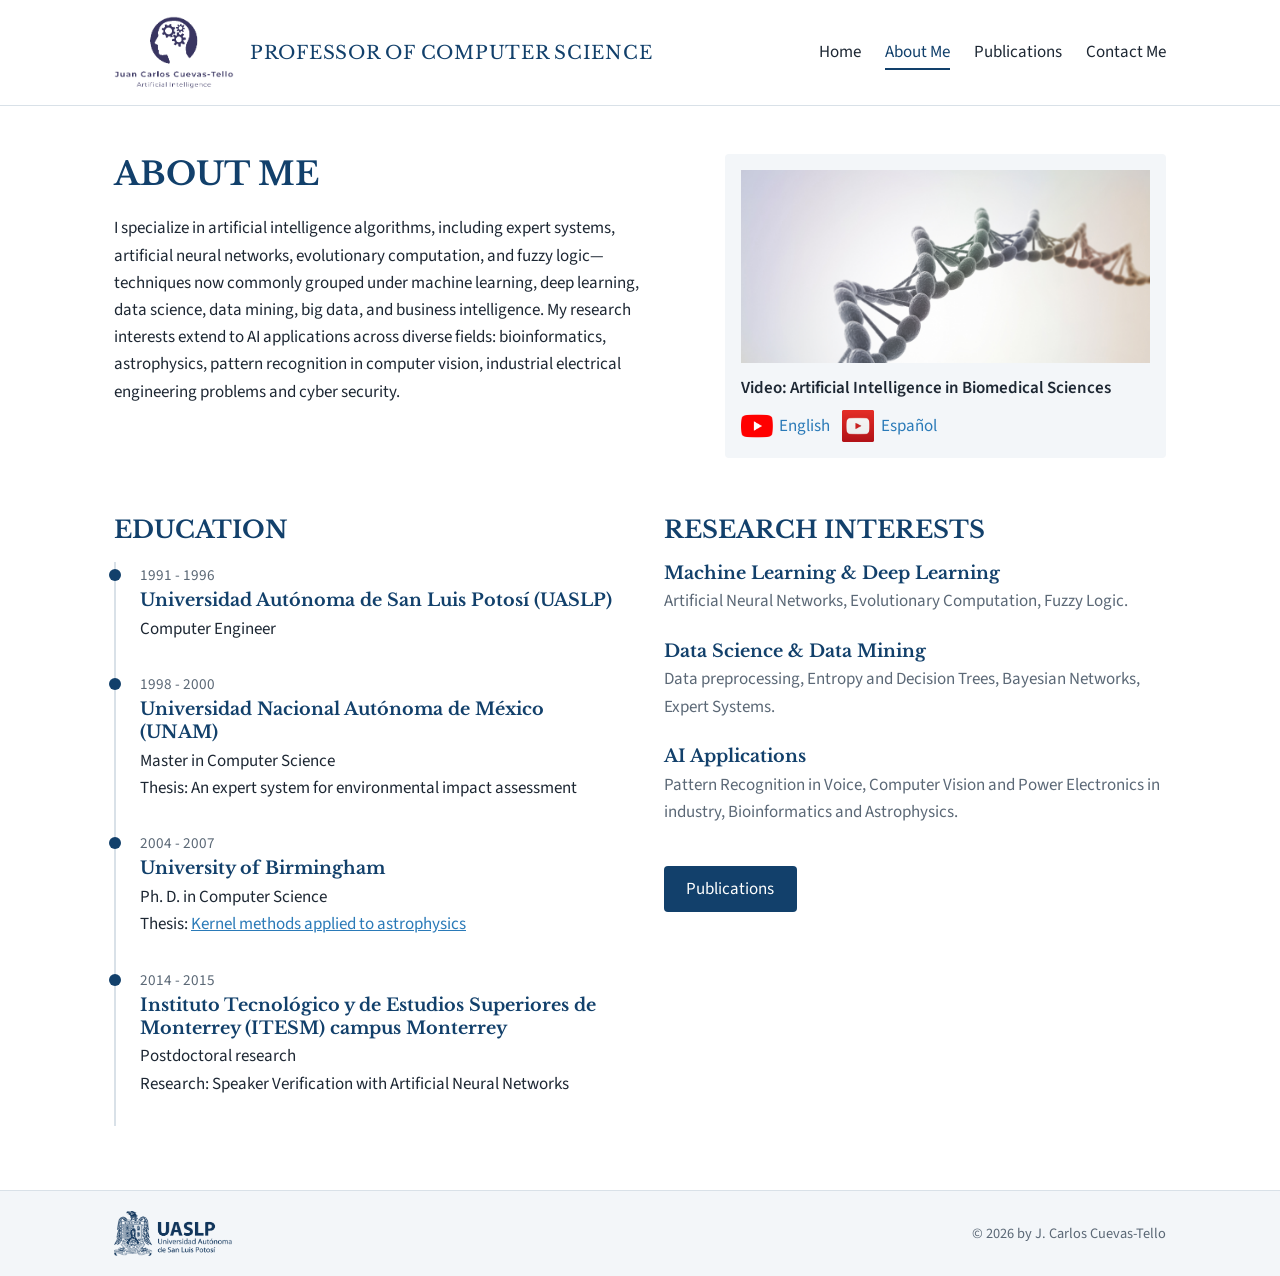
==== about-me.html @ 5dfc514d "Add files via upload" ====
<!DOCTYPE html>
<html lang="en">
<head>
  <meta charset="utf-8">
  <meta name="viewport" content="width=device-width, initial-scale=1">
  <title>About Me | Dr. Juan C. Cuevas-Tello</title>
  <meta name="description" content="Dr. Juan C. Cuevas-Tello, Professor of Computer Science at the Universidad Autónoma de San Luis Potosí (UASLP).">
  <link rel="preconnect" href="https://fonts.googleapis.com">
  <link rel="preconnect" href="https://fonts.gstatic.com" crossorigin>
  <link href="https://fonts.googleapis.com/css2?family=Libre+Baskerville:wght@400;700&family=Source+Sans+3:wght@400;600&display=swap" rel="stylesheet">
  <link rel="stylesheet" href="css/style.css">
</head>
<body>
  <header class="site-header">
    <div class="header-inner">
      <a class="brand" href="index.html">
        <img src="images/logo.png" alt="Logo">
        <span>PROFESSOR OF COMPUTER SCIENCE</span>
      </a>
      <nav aria-label="Main">
        <ul>
        <li><a href="index.html">Home</a></li>
        <li><a href="about-me.html" aria-current="page">About Me</a></li>
        <li><a href="publications.html">Publications</a></li>
        <li><a href="contact-me.html">Contact Me</a></li>
        </ul>
      </nav>
    </div>
  </header>

  <main>
    <section class="about-intro">
      <div>
        <h1>ABOUT ME</h1>
        <p>I specialize in artificial intelligence algorithms, including expert systems, artificial neural networks, evolutionary computation, and fuzzy logic—techniques now commonly grouped under machine learning, deep learning, data science, data mining, big data, and business intelligence. My research interests extend to AI applications across diverse fields: bioinformatics, astrophysics, pattern recognition in computer vision, industrial electrical engineering problems and cyber security.</p>
      </div>
      <div class="video-card">
        <img src="images/dna.jpg" alt="DNA image">
        <p>Video: Artificial Intelligence in Biomedical Sciences</p>
        <div class="video-links">
          <a href="https://youtu.be/DWslH8TxNNQ" target="_blank" rel="noopener"><img src="images/flag-en.png" alt="">English</a>
          <a href="https://youtu.be/g87Rq7fJ8aM" target="_blank" rel="noopener"><img src="images/flag-es.png" alt="">Español</a>
        </div>
      </div>
    </section>

    <section class="two-col">
      <div>
        <h2>EDUCATION</h2>
        <ol class="timeline">
          <li>
            <span class="years">1991 - 1996</span>
            <h3>Universidad Autónoma de San Luis Potosí (UASLP)</h3>
            <p>Computer Engineer</p>
          </li>
          <li>
            <span class="years">1998 - 2000</span>
            <h3>Universidad Nacional Autónoma de México (UNAM)</h3>
            <p>Master in Computer Science</p>
            <p>Thesis: An expert system for environmental impact assessment</p>
          </li>
          <li>
            <span class="years">2004 - 2007</span>
            <h3>University of Birmingham</h3>
            <p>Ph. D. in Computer Science</p>
            <p>Thesis: <a href="http://etheses.bham.ac.uk/88/" target="_blank" rel="noopener">Kernel methods applied to astrophysics</a></p>
          </li>
          <li>
            <span class="years">2014 - 2015</span>
            <h3>Instituto Tecnológico y de Estudios Superiores de Monterrey (ITESM) campus Monterrey</h3>
            <p>Postdoctoral research</p>
            <p>Research: Speaker Verification with Artificial Neural Networks</p>
          </li>
        </ol>
      </div>
      <div>
        <h2>RESEARCH INTERESTS</h2>
        <div class="interest">
          <h3>Machine Learning &amp; Deep Learning</h3>
          <p>Artificial Neural Networks, Evolutionary Computation, Fuzzy Logic.</p>
        </div>
        <div class="interest">
          <h3>Data Science &amp; Data Mining</h3>
          <p>Data preprocessing, Entropy and Decision Trees, Bayesian Networks, Expert Systems.</p>
        </div>
        <div class="interest">
          <h3>AI Applications</h3>
          <p>Pattern Recognition in Voice, Computer Vision and Power Electronics in industry, Bioinformatics and Astrophysics.</p>
        </div>
        <a class="button" href="publications.html">Publications</a>
      </div>
    </section>
  </main>

  <footer class="site-footer">
    <div class="footer-inner">
      <img src="images/footer-logo.png" alt="">
      <span>&copy; 2026 by J. Carlos Cuevas-Tello</span>
    </div>
  </footer>
</body>
</html>
---- css/style.css ----
:root {
  --bg: #ffffff;
  --surface: #f3f6f9;
  --text: #1d2733;
  --muted: #5b6876;
  --brand: #12406b;
  --accent: #2a7ab8;
  --line: #d9e1e8;
  color-scheme: light;
}
@media (prefers-color-scheme: dark) {
  :root {
    --bg: #12181f;
    --surface: #1b232c;
    --text: #e6ebf0;
    --muted: #a3afbb;
    --brand: #8ec3ee;
    --accent: #6fb1e6;
    --line: #2d3843;
    color-scheme: dark;
  }
}

* { box-sizing: border-box; }
html, body { margin: 0; padding: 0; }
body {
  background: var(--bg);
  color: var(--text);
  font-family: "Source Sans 3", "Segoe UI", Roboto, Helvetica, Arial, sans-serif;
  font-size: 1.0625rem;
  line-height: 1.6;
  display: flex;
  flex-direction: column;
  min-height: 100vh;
}
img { max-width: 100%; height: auto; }
a { color: var(--accent); }
a:focus-visible { outline: 2px solid var(--accent); outline-offset: 3px; }

/* Header */
.site-header {
  border-bottom: 1px solid var(--line);
  background: var(--bg);
}
.header-inner {
  max-width: 1100px;
  margin: 0 auto;
  padding: 1rem 1.5rem;
  display: flex;
  align-items: center;
  justify-content: space-between;
  gap: 1rem;
  flex-wrap: wrap;
}
.brand {
  display: flex;
  align-items: center;
  gap: 1rem;
  text-decoration: none;
  color: var(--brand);
}
.brand img { width: 120px; }
.brand span {
  font-family: "Libre Baskerville", Georgia, serif;
  font-size: 1.15rem;
  letter-spacing: 0.04em;
}
nav ul {
  list-style: none;
  margin: 0;
  padding: 0;
  display: flex;
  flex-wrap: wrap;
  gap: 0.25rem 1.5rem;
}
nav a {
  color: var(--text);
  text-decoration: none;
  padding: 0.25rem 0;
  border-bottom: 2px solid transparent;
}
nav a:hover { color: var(--accent); }
nav a[aria-current="page"] {
  color: var(--brand);
  border-bottom-color: var(--brand);
}

/* Main */
main {
  flex: 1;
  width: 100%;
  max-width: 1100px;
  margin: 0 auto;
  padding: 3rem 1.5rem 4rem;
}
h1, h2, h3 {
  font-family: "Libre Baskerville", Georgia, serif;
  color: var(--brand);
  line-height: 1.3;
  font-weight: 700;
}
h1 { font-size: 2rem; margin: 0 0 1.25rem; }
h2 { font-size: 1.5rem; margin: 0 0 1rem; }
h3 { font-size: 1.1rem; margin: 0 0 0.25rem; }
p { max-width: 70ch; }

.button {
  display: inline-block;
  margin-top: 1rem;
  padding: 0.6rem 1.4rem;
  background: var(--brand);
  color: var(--bg);
  text-decoration: none;
  border-radius: 4px;
}
.button:hover { background: var(--accent); }

/* Home */
.hero {
  display: grid;
  grid-template-columns: minmax(0, 433px) 1fr;
  gap: 3rem;
  align-items: center;
}
.hero img { width: 100%; border-radius: 4px; display: block; }

/* About */
.about-intro {
  display: grid;
  grid-template-columns: 1fr minmax(0, 441px);
  gap: 3rem;
  align-items: start;
  margin-bottom: 3.5rem;
}
.video-card { background: var(--surface); padding: 1rem; border-radius: 4px; }
.video-card img { display: block; width: 100%; }
.video-card p { margin: 0.75rem 0 0.5rem; font-weight: 600; }
.video-links { display: flex; gap: 0.75rem; align-items: center; }
.video-links a {
  display: inline-flex; align-items: center; gap: 0.4rem;
  text-decoration: none;
}
.video-links img { width: 32px; height: 32px; }

.two-col {
  display: grid;
  grid-template-columns: 1fr 1fr;
  gap: 3rem;
}
.timeline { list-style: none; margin: 0; padding: 0; border-left: 2px solid var(--line); }
.timeline li { position: relative; padding: 0 0 1.75rem 1.5rem; }
.timeline li::before {
  content: ""; position: absolute; left: -7px; top: 0.45rem;
  width: 12px; height: 12px; border-radius: 50%; background: var(--brand);
}
.timeline .years { color: var(--muted); font-size: 0.95rem; }
.timeline p { margin: 0; }
.interest { margin-bottom: 1.5rem; }
.interest p { margin: 0; color: var(--muted); }

/* Publications */
.quote {
  background: var(--brand) url("../images/publications-bg.png") center / cover no-repeat;
  color: #fff;
  padding: 3rem 2rem;
  text-align: center;
  border-radius: 4px;
  margin-bottom: 3rem;
}
.quote blockquote {
  margin: 0 auto; max-width: 46ch;
  font-family: "Libre Baskerville", Georgia, serif;
  font-size: 1.35rem; line-height: 1.5;
  text-shadow: 0 1px 3px rgba(0,0,0,.5);
}
.quote cite { display: block; margin-top: 1rem; font-style: normal; }
.pub-links {
  display: flex; flex-wrap: wrap; gap: 2rem;
  align-items: center; justify-content: center;
  margin: 1.5rem 0 2.5rem;
}
.pub-links a {
  display: flex; align-items: center; justify-content: center;
  background: #fff; padding: 0.75rem 1rem; border-radius: 4px;
  border: 1px solid var(--line);
  min-height: 110px;
}
.pub-links img { max-height: 93px; width: auto; }

/* Contact */
.contact-grid {
  display: grid;
  grid-template-columns: 1fr 1fr;
  gap: 3rem;
}
.contact-grid address { font-style: normal; }
.contact-grid dl { margin: 0; }
.contact-grid dt { font-weight: 600; margin-top: 1rem; }
.contact-grid dd { margin: 0; }
.map { width: 100%; aspect-ratio: 4 / 3; border: 0; border-radius: 4px; }

/* Footer */
.site-footer {
  border-top: 1px solid var(--line);
  background: var(--surface);
}
.footer-inner {
  max-width: 1100px; margin: 0 auto; padding: 1.25rem 1.5rem;
  display: flex; align-items: center; justify-content: space-between;
  gap: 1rem; flex-wrap: wrap; color: var(--muted); font-size: 0.9rem;
}
.footer-inner img { width: 118px; }

/* Small screens */
@media (max-width: 760px) {
  .hero, .about-intro, .two-col, .contact-grid { grid-template-columns: 1fr; gap: 2rem; }
  h1 { font-size: 1.6rem; }
  main { padding-top: 2rem; }
}
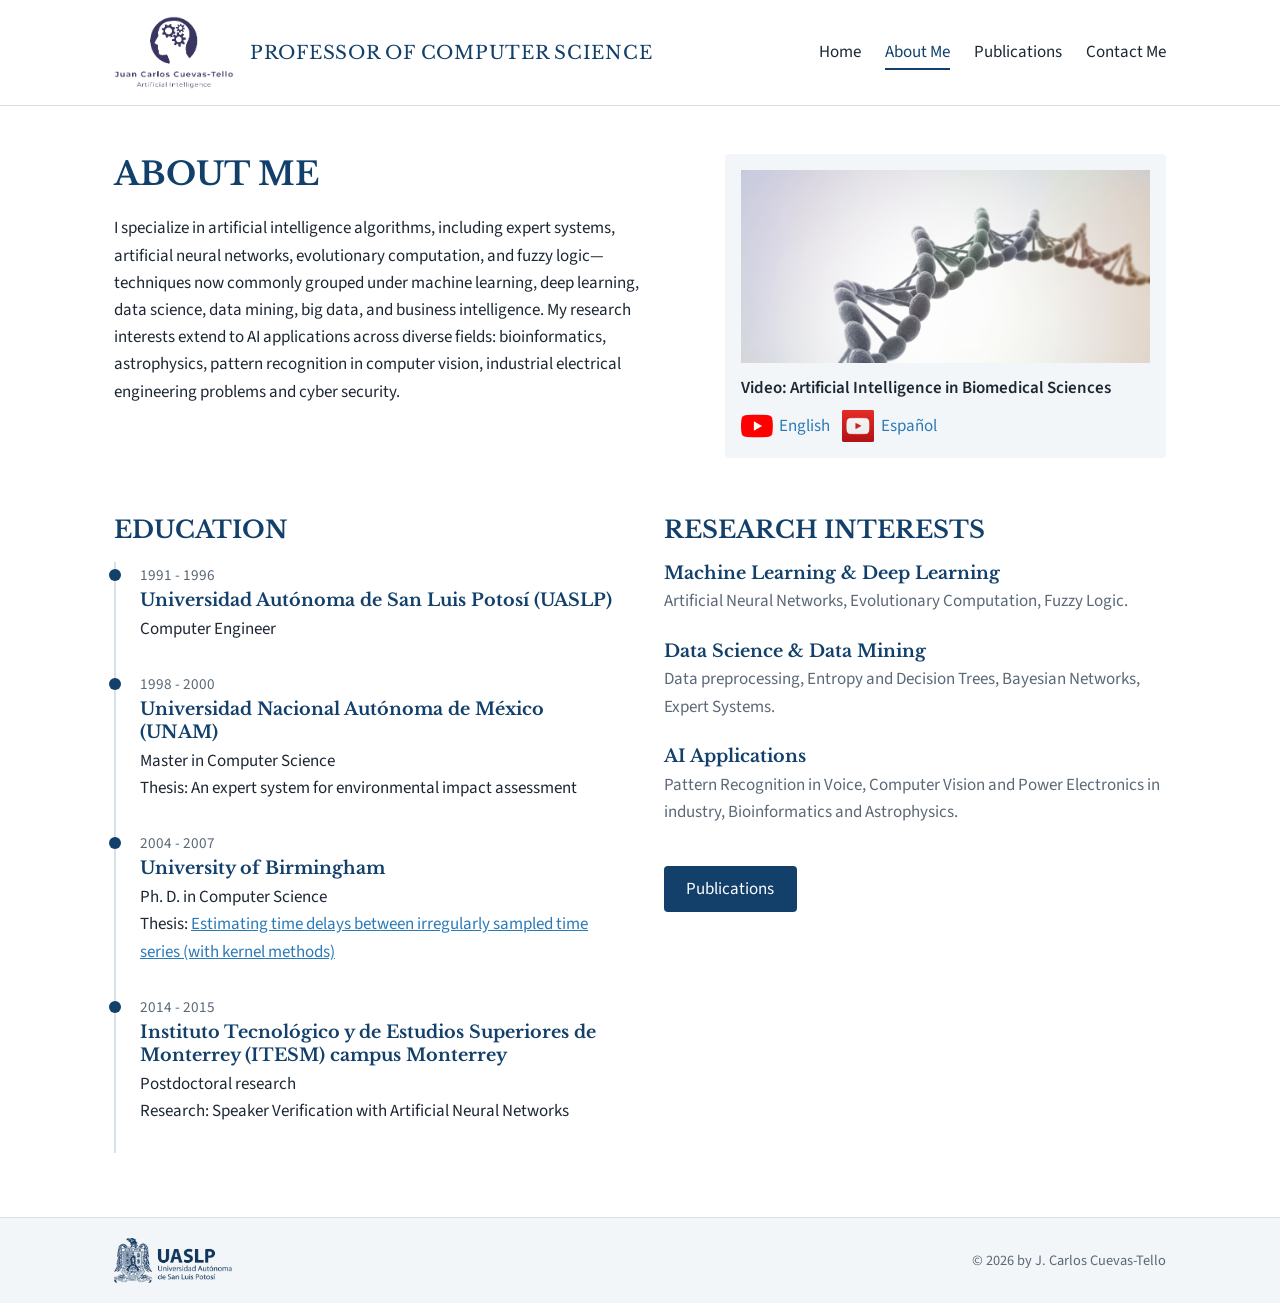
==== commit e00061ac: "Update thesis title in about-me.html" ====
--- a/about-me.html
+++ b/about-me.html
@@ -9,6 +9,8 @@
   <link rel="preconnect" href="https://fonts.gstatic.com" crossorigin>
   <link href="https://fonts.googleapis.com/css2?family=Libre+Baskerville:wght@400;700&family=Source+Sans+3:wght@400;600&display=swap" rel="stylesheet">
   <link rel="stylesheet" href="css/style.css">
+  <link rel="icon" type="image/png" href="images/favicon.png">
+  <link rel="apple-touch-icon" href="images/favicon.png">
 </head>
 <body>
   <header class="site-header">
@@ -63,7 +65,7 @@
             <span class="years">2004 - 2007</span>
             <h3>University of Birmingham</h3>
             <p>Ph. D. in Computer Science</p>
-            <p>Thesis: <a href="http://etheses.bham.ac.uk/88/" target="_blank" rel="noopener">Kernel methods applied to astrophysics</a></p>
+            <p>Thesis: <a href="http://etheses.bham.ac.uk/88/" target="_blank" rel="noopener">Estimating time delays between irregularly sampled time series (with kernel methods)</a></p>
           </li>
           <li>
             <span class="years">2014 - 2015</span>
